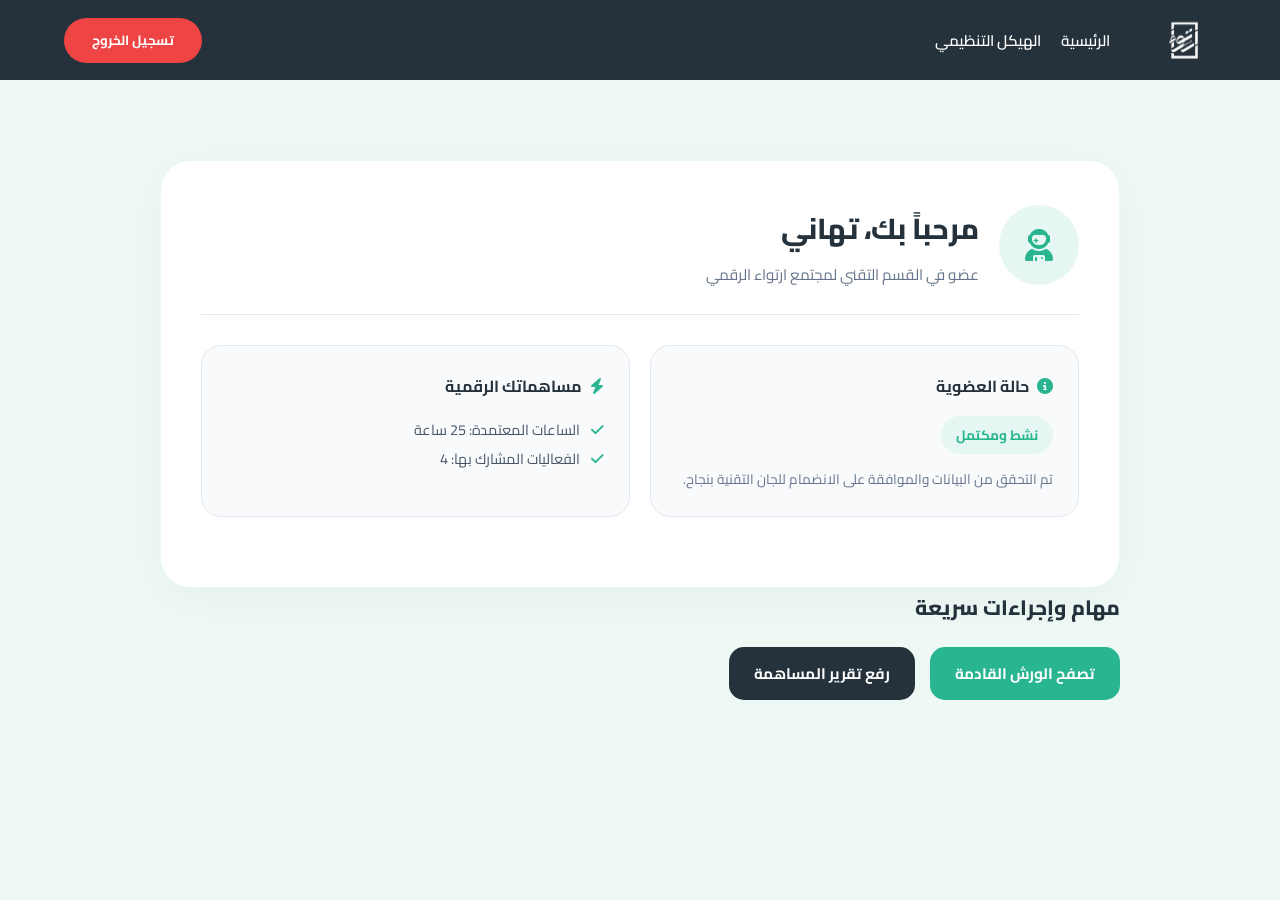
==== dashboard.html @ 968492b4 "Add files via upload" ====
<!DOCTYPE html>
<html lang="ar" dir="rtl">
<head>
    <meta charset="UTF-8">
    <meta name="viewport" content="width=device-width, initial-scale=1.0">
    <title>لوحة التحكم - منصة ارتواء</title>
    <link href="https://fonts.googleapis.com/css2?family=Cairo:wght@400;600;700;800&display=swap" rel="stylesheet">
    <link rel="stylesheet" href="https://cdnjs.cloudflare.com/ajax/libs/font-awesome/6.5.1/css/all.min.css">
    <link rel="stylesheet" href="style.css">
    <link rel="stylesheet" href="register.css">
</head>
<body class="registration-page">

    <header class="main-header" style="background-color: var(--dark-bg);">
        <div class="header-right-section">
            <div class="logo">
                <img src="images/logo.png" alt="لوقو ارتواء">
            </div>
            <nav class="nav-links">
                <a href="index.html">الرئيسية</a>
                <a href="structure.html">الهيكل التنظيمي</a>
            </nav>
        </div>
        <button class="btn-login" onclick="window.location.href='index.html'" style="background-color: #ef4444;">تسجيل الخروج</button>
    </header>

    <div class="container" style="width: 100%; max-width: 1000px; margin-top: 40px; padding: 0 20px;">
        <div class="register-card" style="max-width: 100%; text-align: right; padding: 40px;">
            
            <div style="display: flex; align-items: center; gap: 20px; border-bottom: 1px solid #e2e8f0; padding-bottom: 25px; margin-bottom: 30px; flex-wrap: wrap;">
                <div style="width: 80px; height: 80px; background: #e6f7f3; color: var(--jungle-green); border-radius: 50%; display: flex; align-items: center; justify-content: center; font-size: 2rem;">
                    <i class="fa-solid fa-user-astronaut"></i>
                </div>
                <div>
                    <h2 style="color: var(--dark-bg); font-weight: 800; font-size: 1.8rem; margin-bottom: 5px;">مرحباً بك، تهاني</h2>
                    <p style="color: #64748b; font-size: 0.95rem;">عضو في القسم التقني لمجتمع ارتواء الرقمي</p>
                </div>
            </div>

            <div style="display: grid; grid-template-columns: repeat(auto-fit, minmax(280px, 1fr)); gap: 20px; margin-bottom: 30px;">
            
            <div style="background: #f8fafc; padding: 25px; border-radius: 20px; border: 1px solid #e2e8f0;">
                <h4 style="color: var(--dark-bg); margin-bottom: 15px; font-weight: 700;">
                    <i class="fa-solid fa-circle-info" style="color: var(--jungle-green); margin-left: 8px;"></i>حالة العضوية
                </h4>
                <span style="background: #e6f7f3; color: var(--jungle-green); padding: 6px 15px; border-radius: 50px; font-weight: 700; font-size: 0.85rem; display: inline-block;">نشط ومكتمل</span>
                <p style="color: #64748b; font-size: 0.85rem; margin-top: 15px; line-height: 1.6;">تم التحقق من البيانات والموافقة على الانضمام للجان التقنية بنجاح.</p>
            </div>

            <div style="background: #f8fafc; padding: 25px; border-radius: 20px; border: 1px solid #e2e8f0;">
                <h4 style="color: var(--dark-bg); margin-bottom: 15px; font-weight: 700;">
                    <i class="fa-solid fa-bolt" style="color: var(--jungle-green); margin-left: 8px;"></i>مساهماتك الرقمية
                </h4>
                <ul style="list-style: none; color: #475569; font-size: 0.9rem; line-height: 2; padding: 0; margin: 0;">
                    <li><i class="fa-solid fa-check" style="color: var(--jungle-green); margin-left: 8px;"></i> الساعات المعتمدة: 25 ساعة</li>
                    <li><i class="fa-solid fa-check" style="color: var(--jungle-green); margin-left: 8px;"></i> الفعاليات المشارك بها: 4</li>
                </ul>
            </div>

        </div>

            </div>

            <h3 style="color: var(--dark-bg); font-weight: 800; margin-bottom: 20px; font-size: 1.3rem;">مهام وإجراءات سريعة</h3>
            <div style="display: flex; gap: 15px; flex-wrap: wrap;">
                <button class="btn-submit" style="width: auto; padding: 12px 25px; font-size: 0.95rem; margin: 0;" onclick="window.location.href='index.html#events-section'">تصفح الورش القادمة</button>
                <button class="btn-secondary" style="width: auto; padding: 12px 25px; font-size: 0.95rem; margin: 0;" onclick="alert('سيتم فتح بوابة رفع التقارير قريباً')">رفع تقرير المساهمة</button>
            </div>
        </div>
    </div>

</body>
</html>
---- style.css ----
/* 1. المتغيرات والخطوط المعتمدة [cite: 1, 18] */
:root {
    --jungle-green: #28B58F; 
    --dark-bg: #25323B; 
    --white: #FFFFFF; 
    --font-main: 'Cairo', sans-serif;
}

* {
    margin: 0;
    padding: 0;
    box-sizing: border-box;
}

body {
    font-family: var(--font-main);
    background-color: var(--dark-bg); 
    color: var(--white);
    direction: rtl; /* [cite: 1] */
    overflow-x: hidden;
}

/* 2. الهيدر (Header) [cite: 3, 14] */
.main-header {
    display: flex;
    justify-content: space-between;
    align-items: center;
    padding: 10px 5%;
    height: 80px;
    background-color: rgba(37, 50, 59, 0.95); 
    position: fixed;
    top: 0;
    width: 100%;
    z-index: 1000;
}
html {
    scroll-behavior: smooth;
}
.header-right-section {
    display: flex;
    align-items: center;
    gap: 40px; 
}

.logo img {
    height: 55px; 
    width: auto;
    display: block;
}

.nav-links {
    display: flex;
    gap: 20px;
}

.nav-links a {
    text-decoration: none;
    color: var(--white);
    font-size: 0.95rem;
    font-weight: 600;
    transition: 0.3s;
}

.nav-links a:hover, .nav-links a.active {
    color: var(--jungle-green); 
}

/* تصحيح زر تسجيل الدخول [cite: 80, 82] */
.btn-login {
    background-color: var(--jungle-green); 
    color: white;
    border: none;
    padding: 10px 28px;
    border-radius: 50px; 
    font-family: var(--font-main);
    font-weight: 700;
    cursor: pointer;
    transition: 0.3s;
    white-space: nowrap;
}

.btn-login:hover {
    transform: scale(1.05);
}

/* 3. قسم الـ Hero بتنسيق فيجما [cite: 7, 69] */
.hero {
    position: relative;
    display: flex;
    align-items: center;
    justify-content: space-between;
    min-height: 100vh;
    padding: 120px 8% 180px 8%;
    background-image: url('images/Group 247.png'); 
    background-repeat: no-repeat;
    background-position: left center;
    background-size: 45%; 
    overflow: hidden;
}

.hero-content {
    flex: 1;
    max-width: 550px;
    text-align: right;
    z-index: 2;
}

.hero-content h1 {
    font-size: 3.5rem;
    margin-bottom: 15px;
    font-weight: 800;
}

.highlight {
    color: var(--jungle-green); 
}

.hero-content p {
    font-size: 1.1rem;
    line-height: 1.8;
    margin-bottom: 35px;
    opacity: 0.9;
}

/* 4. أزرار الـ Hero [cite: 18, 19] */
.hero-btns {
    display: flex;
    gap: 15px;
    justify-content: flex-start;
}

.btn-start {
    background-color: var(--jungle-green); 
    color: white;
    border: none;
    padding: 14px 32px; 
    border-radius: 12px; 
    font-weight: 700;
    cursor: pointer;
}

.btn-outline {
    background-color: transparent;
    color: white;
    border: 1px solid var(--white);
    padding: 14px 32px;
    border-radius: 12px; 
    font-weight: 600;
    cursor: pointer;
}

/* 5. الانحناءة (Wave Container) [cite: 75, 76] */
.wave-container {
    position: absolute;
    bottom: -1px;
    left: 0;
    width: 100%;
    line-height: 0;
}

.wave-container svg {
    width: 100%;
    height: auto;
}

/* الأقسام التالية لضمان اندماج الانحناءة البيضاء */
.next-section {
    background-color: #FFFFFF; 
    padding: 0;
}

.full-section-img {
    width: 100%;
    height: auto;
    display: block;
}
/* تنسيق قسم الرؤية والرسالة */
.about-section {
    background-color: var(--white); 
    padding: 100px 5%;
    text-align: center;
}

.dynamic-title {
    font-size: 2.5rem;
    color: var(--dark-bg); 
    margin-bottom: 60px;
    font-weight: 800;
}

.dynamic-title span {
    color: var(--jungle-green); 
}

/* تنسيق البطاقات المشترك [cite: 25, 76] */
.info-card {
    max-width: 1017px; 
    margin: 0 auto 40px;
    padding: 40px;
    border-radius: 24px; 
    box-shadow: 0px 8px 40px rgba(0, 0, 0, 0.08); 
    transition: transform 0.3s ease;
}

.info-card:hover {
    transform: translateY(-5px);
}

.info-card h3 {
    font-size: 1.8rem;
    margin-bottom: 20px;
    color: var(--dark-bg); 
}

.info-card p {
    font-size: 1.1rem;
    line-height: 1.8;
    color: #64748b;
}

/* تمييز خلفية كل بطاقة [cite: 22, 24] */
.message-card {
    background-color: rgba(40, 181, 143, 0.05); 
    border: 1px solid rgba(40, 181, 143, 0.1);
}

.vision-card {
    background-color: #f8fafc;
    border: 1px solid var(--mystic-border); 
}
/* تنسيق قسم الأقسام */
.categories-section {
    background-color: var(--white);
    padding: 80px 5%;
    text-align: center;
}

.section-title {
    font-size: 2.2rem;
    color: var(--dark-bg);
    margin-bottom: 50px;
    font-weight: 800;
}

.categories-grid {
    display: grid;
    grid-template-columns: repeat(auto-fit, minmax(200px, 1fr));
    gap: 30px;
    max-width: 1200px;
    margin: 0 auto;
}

.category-item {
    display: flex;
    flex-direction: column;
    align-items: center;
    gap: 20px;
}

/* تنسيق الدوائر بناءً على ملفك النصي (64x64) */
.icon-circle {
    width: 64px;
    height: 64px;
    border-radius: 32px; 
    display: flex;
    justify-content: center;
    align-items: center;
    transition: transform 0.3s ease, box-shadow 0.3s ease;
    cursor: pointer;
}

.icon-circle img {
    width: 30px;
    height: auto;
}

/* الدائرة الخضراء (Jungle Green) */
.green-circle {
    background: var(--jungle-green);
}

/* الدائرة الداكنة (Dark BG) */
.dark-circle {
    background: var(--dark-bg);
    box-shadow: 0px 4px 4px rgba(0, 0, 0, 0.25);
}

.icon-circle:hover {
    transform: translateY(-10px) scale(1.1);
}

.category-item h3 {
    font-size: 1.2rem;
    color: var(--dark-bg);
    font-weight: 700;
}
.specialized-sections {
    background-color: #f1fbf9; 
    padding: 100px 5%;
    text-align: right;
}

.section-main-title {
    font-size: 2.5rem;
    color: var(--dark-bg);
    margin-bottom: 10px;
    font-weight: 800;
}

.section-main-title span {
    color: var(--jungle-green);
}

.section-subtitle {
    color: #64748b;
    margin-bottom: 60px;
    font-size: 1.1rem;
}

.specialized-grid {
    display: grid;
    grid-template-columns: repeat(3, 1fr); 
    gap: 30px;
    max-width: 1200px;
    margin: 0 auto;
}

.spec-card {
    background: #FFFFFF;
    padding: 45px 30px;
    border-radius: 24px; 
    box-shadow: 0px 4px 20px rgba(0, 0, 0, 0.02); 
    border: 1px solid #F1F5F9;
    display: flex;
    flex-direction: column;
    align-items: flex-start; 
    text-align: right; 
    transition: all 0.3s ease-in-out;
}

.spec-card:hover {
    transform: translateY(-10px);
    box-shadow: 0px 15px 30px rgba(14, 110, 89, 0.386);

}
.spec-card:hover .spec-icon-box {
    background-color: #E6F7F3; 
}
.spec-icon-box {
    width: 64px; 
    height: 64px; 
    background-color: #F8FAFC; 
    border-radius: 16px;
    display: flex;
    justify-content: center;
    align-items: center;
    margin-bottom: 25px;
    transition: background-color 0.3s ease;
}

.spec-icon-box img {
    width: 30px;
    width: 32px;
    height: 32px;
    display: block;
    box-shadow: none !important; 
}


.spec-card h3 {
    font-size: 1.3rem;
    color: var(--dark-bg);
    margin-bottom: 15px;
    font-weight: 700;
}

.spec-card p {
    font-size: 0.95rem;
    color: #439792;
    line-height: 1.6;
    margin-bottom: 25px;
}

.read-more {
    text-decoration: none;
    color: #94a3b8;
    font-size: 0.9rem;
    font-weight: 600;
    transition: color 0.3s;
}

.read-more:hover {
    color: var(--jungle-green);
}
/* قسم الفعاليات القادمة  */
/* تنسيق قسم الفعاليات */
.events-section {
    padding: 100px 8%;
    background-color: #FCFCFC; 
}

.events-header {
    display: flex;
    justify-content: space-between;
    align-items: center;
    margin-bottom: 50px;
}

.btn-all-events {
    background: transparent;
    border: 1px solid var(--jungle-green);
    color: var(--jungle-green);
    padding: 10px 24px;
    border-radius: 12px;
    font-weight: 700;
    cursor: pointer;
    transition: 0.3s ease;
}

.btn-all-events:hover {
    background: var(--jungle-green);
    color: white;
}

/* شبكة البطاقات (Grid) */
.events-section {
    padding: 100px 8%;
    background-color: #f9f9f9;
}

.events-header {
    display: flex;
    justify-content: space-between; 
    align-items: flex-end; /* محاذاة العناصر من الأسفل لتناسب شكل فيجما */
    margin-bottom: 50px;
    direction: rtl; /* التأكد من الاتجاه العربي */
}

.title-wrapper {
    text-align: right;
}

.section-badge {
    background-color: #E6F7F3; 
    color: var(--jungle-green);
    padding: 4px 16px;
    border-radius: 20px;
    font-size: 0.85rem;
    display: inline-block;
    margin-bottom: 10px;
}

.events-title {
    font-size: 2.8rem;
    font-weight: 800;
    color: var(--dark-bg);
}
/* توزيع البطاقات الثلاث */
.events-grid {
    display: grid;
    grid-template-columns: repeat(3, 1fr); /* ثلاث بطاقات متساوية */
    gap: 30px;
}

.event-card {
    background: #fff;
    border-radius: 20px;
    overflow: hidden;
    box-shadow: 0 10px 30px rgba(0,0,0,0.05);
    transition: 0.3s ease;
}

/* تنسيق البطاقة الأساسي */
.event-card {
    background: var(--white);
    border-radius: 24px;
    overflow: hidden;
    box-shadow: 0px 4px 15px rgba(0, 0, 0, 0.05);
    transition: all 0.4s ease; /* تنعيم ظهور الإضاءة */
    border: 1px solid transparent;
}

/* تأثير الإضاءة الخضراء عند التمرير */
.event-card:hover {
    transform: none; /* إلغاء الحركة تماماً */
    border: 1px solid var(--jungle-green); /* ظهور حد أخضر نحيف */
    /* توهج أخضر تحت البطاقة (Glow) */
    box-shadow: 0px 10px 30px rgba(40, 181, 143, 0.3);
}

/* التأكد من ظهور العناوين بوضوح */
.event-content h3 {
    font-size: 1.4rem;
    color: var(--dark-bg); /* اللون الداكن لضمان الوضوح */
    margin-bottom: 15px;
    font-weight: 800;
    display: block; /* لضمان عدم اختفائه */
}

.card-image { position: relative; height: 180px; }
.card-image img { width: 100%; height: 100%; object-fit: cover; }

.category-tag {
    position: absolute; top: 15px; left: 15px;
    background: var(--jungle-green); color: #fff;
    padding: 4px 12px; border-radius: 8px; font-size: 0.8rem;
}
.category-tag.design { background:rgba(22, 182, 139, 0.559); }

.card-content { padding: 25px; }
.card-content h3 { font-size: 1.3rem; margin-bottom: 10px; font-weight: 800; }
.card-content p { font-size: 0.9rem; color: #64748b; margin-bottom: 20px; line-height: 1.6; }

.event-meta {
    display: flex; flex-direction: column; gap: 8px;
    font-size: 0.85rem; color: #94a3b8; margin-bottom: 25px;
}

.card-footer {
    display: flex; justify-content: space-between; align-items: center;
    padding-top: 15px; border-top: 1px solid #f1f5f9;
}

.btn-register {
    background: var(--jungle-green); color: #fff;
    border: none; padding: 8px 20px; border-radius: 10px;
    cursor: pointer; font-weight: 700;
}

.participants { font-size: 0.8rem; color: #cbd5e1; }

.btn-register {
    background: var(--jungle-green);
    color: white;
    border: none;
    padding: 10px 25px;
    border-radius: 10px;
    font-weight: 700;
    cursor: pointer;
}

.attendees-count {
    font-size: 0.85rem;
    color: #94A3B8;
}

.btn-outline-white {
    background: transparent;
    border: 1px solid var(--white);
    color: var(--white);
    padding: 10px 24px;
    border-radius: 12px;
    font-family: var(--font-main);
    cursor: pointer;
}

/* تحسين شكل بطاقات الأقسام باستخدام Overlay.svg  */
.spec-icon-box {
    width: 64px; 
    height: 64px; 
    background-color: var(--white);
    border-radius: 16px;
    display: flex;
    justify-content: center;
    align-items: center;
    box-shadow: 0px 4px 10px rgba(195, 192, 192, 0.455);
}

.spec-icon-box img {
    height: auto;
    box-shadow: 0px 6px 10px rgba(45, 117, 111, 0.418);
}

/* تنسيق الصور العريضة لتملأ الحاوية */
.full-width-img {
    width: 100%;
    height: auto;
    display: block;
    border-radius: 20px; 
}

/* 1. قسم الإحصائيات */
.stats-section {
    background-color: var(--jungle-green); 
    padding: 80px 5%;
    text-align: center;
    color: var(--white); /* */
}

.stats-main-title {
    font-size: 2.8rem;
    font-weight: 800;
    margin-bottom: 10px;
}

.stats-subtitle {
    font-size: 1.1rem;
    opacity: 0.9;
    margin-bottom: 60px;
}

.stats-grid {
    display: grid;
    grid-template-columns: repeat(6, 1fr); 
    gap: 20px;
    max-width: 1300px;
    margin: 0 auto;
}

.stat-card {
    background: rgba(255, 255, 255, 0.1); 
    padding: 30px 15px;
    border-radius: 20px; /* */
    box-shadow: 0px 10px 30px rgba(0, 0, 0, 0.1); /* */
    transition: transform 0.3s ease;
    display: flex;
    flex-direction: column;
    align-items: center;
}

.stat-card:hover {
    transform: translateY(-10px);
    background: rgba(255, 255, 255, 0.2);
}

.stat-icon img {
    width: 40px;
    height: 40px;
    margin-bottom: 20px;
    filter: brightness(0) invert(1); 
}

.stat-number {
    font-size: 2.2rem;
    font-weight: 800;
    margin-bottom: 10px;
}

.stat-label {
    font-size: 1rem;
    font-weight: 700;
    margin-bottom: 5px;
}

.stat-sub {
    font-size: 0.8rem;
    opacity: 0.7;
}
/* تنسيق قسم الخدمات الرقمية الجديد */
.digital-services {
    padding: 100px 5%;
    background-color: var(--dark-bg); 
    text-align: center;
}

.services-header {
    margin-bottom: 60px;
}

.services-main-title {
    font-size: 3rem;
    font-weight: 800;
    color: var(--white);
    margin-top: 15px;
}

.services-subtitle {
    color: #cbd5e1;
    max-width: 600px;
    margin: 20px auto 0;
}

.services-grid {
    display: grid;
    grid-template-columns: repeat(3, 1fr);
    gap: 30px;
    max-width: 1200px;
    margin: 0 auto;
}

.service-card {
    background: rgba(255, 255, 255, 0.03); 
    border: 1px solid rgba(248, 250, 252, 0.1); 
    padding: 50px 30px;
    border-radius: 24px; 
    display: flex;
    flex-direction: column;
    align-items: center;
    transition: all 0.4s ease;
}

/* تمييز البطاقة النشطة (الوسطى) كما في الفيجما */
.active-card, .service-card:hover {
    background: rgba(40, 181, 143, 0.11); 
    border: 1px solid var(--jungle-green); 
    transform: translateY(-10px);
}

.service-icon-box {
    width: 80px;
    height: 80px;
    background: rgba(255, 255, 255, 0.05);
    border-radius: 20px;
    display: flex;
    justify-content: center;
    align-items: center;
    margin-bottom: 30px;
}

.service-card h3 {
    font-size: 1.5rem;
    margin-bottom: 15px;
    color: var(--white);
}

.service-card p {
    font-size: 0.95rem;
    color: #94a3b8;
    margin-bottom: 25px;
}

.service-features {
    list-style: none;
    text-align: right;
    width: 100%;
    margin-bottom: 35px;
    padding-right: 20px;
}

.service-features li {
    position: relative;
    margin-bottom: 10px;
    font-size: 0.9rem;
    color: #cbd5e1;
}

.service-features li::before {
    content: "•";
    color: var(--jungle-green);
    position: absolute;
    right: -20px;
}

.btn-order {
    background: var(--jungle-green); /* [cite: 18] */
    color: white;
    border: none;
    padding: 12px 30px;
    border-radius: 12px; /* [cite: 19] */
    font-weight: 700;
    cursor: pointer;
    width: 100%;
    transition: 0.3s;
}

.btn-order:hover {
    filter: brightness(1.1);
}

/* التنسيق الأساسي للفوتر */
.main-footer {
    background-color: var(--dark-bg); /* */
    padding: 80px 8% 40px;
    color: var(--white);
    direction: rtl;
    border-top: 1px solid rgba(255, 255, 255, 0.08); /* الخط الأبيض العلوي الخفيف */
}

.footer-container {
    display: grid;
    grid-template-columns: 1.5fr 1fr 1fr 1.5fr; 
    gap: 40px;
    align-items: start;
}

.footer-section li {
    margin-bottom: 15px;
    list-style-type: none !important;
}

/* تنسيق الروابط ومنع اللون البنفسجي */
.footer-section a {
    text-decoration: none !important;
    color: #94a3b8 !important;
    transition: 0.3s ease;
    font-size: 0.95rem;
}

.footer-section a:hover {
    color: var(--jungle-green) !important;
}

.footer-section h4 {
    font-size: 1.0rem;
    margin-bottom: 25px;
    font-weight: 700;
}

/* قسم البراند واللوغو */
.brand-info {
    display: flex;
    flex-direction: column;
    align-items: right;
}
/* الحاوية التي ستجعل العناصر بجانب بعضها */
.footer-logo-wrapper {
    display: flex;
    align-items: center; 
    gap: 9px; 
    margin-bottom: 20px; 
}


.footer-logo-large {
    width: 60px; 
    height: auto;
    margin-bottom: 0; 
}

.brand-title {
    font-size: 1.4rem;
    font-weight: 800;
    margin-bottom: 0; 
}
.brand-desc {
    color: #94a3b8;
    line-height: 1.8;
    font-size: 0.9rem;
    max-width: 300px;
}

.social-icons {
    display: flex;
    gap: 15px;
    margin-top: 20px;
}

.social-icons a {
    color: white !important;
    font-size: 1.3rem;
    opacity: 0.7;
}

/* قسم تواصل معنا */

.contact-us ul li {
    display: flex;
    align-items: center;
    gap: 12px; 
    margin-bottom: 15px;
    justify-content: flex-start; 
}
.contact-us span, 
.contact-us a {
    order: 2; 
    color: #cbd5e1;
    text-decoration: none;
}
.footer-icon {
    order: 1; 
    color: var(--jungle-green);
    font-size: 1.1rem;
    width: 25px;
    text-align: center;
}
/* قسم الحقوق السفلي والتوسيط */
.footer-bottom {
    text-align: center;
    margin-top: 50px;
    width: 100%;
}

.footer-line {
    height: 1px;
    background: rgba(255, 255, 255, 0.05); /* الخط الفاصل فوق الحقوق */
    margin-bottom: 30px;
}

.footer-copyright {
    color: #64748B;
    font-size: 0.85rem;
    line-height: 1.8;
}
#otherSpecializationGroup {
    margin-top: 15px;
    animation: fadeIn 0.3s ease-in-out;
}

@keyframes fadeIn {
    from { opacity: 0; transform: translateY(-10px); }
    to { opacity: 1; transform: translateY(0); }
}
/* التوافق مع الشاشات الصغيرة */
@media (max-width: 1024px) {
    .footer-container {
        grid-template-columns: 1fr 1fr;
    }
}

@media (max-width: 600px) {
    .footer-container {
        grid-template-columns: 1fr;
        text-align: center;
    }
    .brand-info, .contact-us ul li {
        align-items: center;
        justify-content: center;
    }
    .social-icons {
        justify-content: center;
    }
}
/* أسطر إضافية لترتيب وعرض الأسئلة بالتصميم الجديد الموحد */
.options-horizontal {
    display: flex;
    gap: 20px;
    flex-wrap: wrap;
    margin-right: 40px; /* لإزاحة الخيارات تحت نص السؤال مباشرة وليس تحت الرقم */
    margin-top: 8px;
}

.option-item {
    display: flex;
    align-items: center;
    gap: 8px;
    cursor: pointer;
    color: #475569;
    font-size: 0.95rem;
    font-weight: 600;
}

.option-item input[type="radio"],
.option-item input[type="checkbox"] {
    accent-color: #28B58F; /* اللون الأخضر المعتمد بالمنصة للمؤشر */
    width: 18px;
    height: 18px;
    cursor: pointer;
}

.question-row .form-group__input,
.question-row .form-group__textarea {
    width: 100%;
    margin-top: 5px;
}
---- register.css ----
/* ======================================================== 
   Register & Join Page Styles (Modular Approach)
   ======================================================== */

/* 1. حاوية الصفحة الرئيسية */
.registration-page {
    background-color: #eef9f6; /* اللون الفاتح المريح للعين في الفيجما */
    min-height: 100vh;
    padding: 120px 20px 80px;
    display: flex;
    flex-direction: column;
    align-items: center;
    font-family: 'Cairo', sans-serif; /* */
}

/* 2. شريط الخطوات (Stepper) */
/* حاوية الشريحة العلوية */
.stepper {
    display: flex;
    justify-content: center;
    align-items: center;
    gap: 15px;
    margin: 40px auto 60px;
    direction: rtl;
}

/* نمط الخطوة الفردية */
.step {
    display: flex;
    align-items: center;
    gap: 10px;
    color: #94A3B8; /* لون رمادي للخطوات غير النشطة */
    font-weight: 600;
}

/* الدائرة الخاصة بالرقم */
.step__number {
    width: 35px;
    height: 35px;
    border-radius: 50%;
    background-color: #E2E8F0;
    display: flex;
    justify-content: center;
    align-items: center;
    font-size: 0.9rem;
    transition: 0.3s;
}

/* الخط الواصل بين الخطوات */
.step__line {
    width: 80px;
    height: 2px;
    background-color: #E2E8F0;
    transition: 0.3s;
}

/* الحالة النشطة (Active) */
.step--active {
    color: #28B58F; /* لون جنجل جرين المعتمد في المنصة */
}

.step--active .step__number {
    background-color: #28B58F;
    color: white;
}

/* الحالة المكتملة (Completed) */
.step--completed {
    color: #28B58F;
}

.step--completed .step__number {
    background-color: #E6F7F3;
    color: #28B58F;
    border: 1px solid #28B58F;
}

/* 3. بطاقة النموذج (Card) */
.register-card {
    background: white;
    padding: 50px 40px;
    border-radius: 30px; 
    box-shadow: 0 10px 50px rgba(0, 0, 0, 0.04);
    width: 100%;
    max-width: 650px;
    text-align: center;
    border: 1px solid rgba(40, 181, 143, 0.1);
}

.register-card__title {
    font-family: 'Cairo', sans-serif;
    font-weight: 800; 
    color: var(--dark-bg);
    font-weight: 800;
}

.register-card__subtitle {
    color: #94a3b8;
    margin-bottom: 40px;
    font-size: 1rem;
}

/* 4. عناصر النموذج */
.form-group {
    text-align: right;
    margin-bottom: 24px;
}

.form-group__label {
    display: block;
    font-weight: 700; 
    color: var(--dark-bg);
    margin-bottom: 8px;
    font-size: 0.95rem;
}

.form-group__input, 
.form-group__select, 
.form-group__textarea {
    width: 100%;
    padding: 15px 20px;
    background-color: #f8fafc; /* خلفية الحقول الهادئة */
    border: 1px solid #e2e8f0;
    border-radius: 14px;
    font-family: var(--font-main);
    color: var(--dark-bg);
    transition: 0.3s;
}

.form-group__input:focus {
    outline: none;
    border-color: var(--jungle-green);
    background-color: white;
    box-shadow: 0 0 0 4px rgba(40, 181, 143, 0.05);
}

/* توزيع الحقول (المدينة والعمر) */
.form-row {
    display: grid;
    grid-template-columns: 1fr 1fr;
    gap: 20px;
}

/* 5. الأزرار */
.btn-submit {
    width: 100%;
    background-color: var(--jungle-green);
    color: white;
    padding: 18px;
    border: none;
    border-radius: 15px;
    font-family: 'Cairo', sans-serif;
    font-weight: 700;
    font-size: 1.1rem;
    cursor: pointer;
    margin-top: 10px;
    transition: 0.3s;
    display: flex;
    justify-content: center;
    align-items: center;
    gap: 10px;
}

.btn-submit:hover {
    filter: brightness(1.05);
    transform: translateY(-2px);
}

.btn-secondary {
    width: 100%;
    background-color: var(--dark-bg);
    color: white;
    padding: 18px;
    border: none;
    border-radius: 15px;
    font-family: 'Cairo', sans-serif;
    font-weight: 700;
    margin-top: 15px;
    cursor: pointer;
    transition: 0.3s;
}

.btn-secondary:hover {
    opacity: 0.9;
}
/* تنسيق شبكة اللجان */
.committees-grid {
    display: grid;
    grid-template-columns: repeat(3, 1fr);
    gap: 25px;
    padding: 20px;
}

/* تنسيق البطاقة الفردية */
.committee-card {
    background: #FFFFFF;
    border: 1px solid #F1F5F9;
    border-radius: 20px;
    padding: 35px 25px;
    text-align: center;
    transition: all 0.3s ease;
    cursor: pointer;
}

.committee-card:hover, .committee-card.selected {
    border-color: #28B58F;
    box-shadow: 0px 10px 25px rgba(40, 181, 143, 0.1);
}

/* صندوق الأيقونة */
.committee-card__icon {
    width: 70px;
    height: 70px;
    background: #F0FAF8; /* لون فاتح جداً خلف الأيقونة */
    border-radius: 18px;
    display: flex;
    justify-content: center;
    align-items: center;
    margin: 0 auto 20px;
}

.committee-card__icon img {
    width: 35px;
    height: 35px;
}

.committee-card__name {
    color: #25323B;
    font-size: 1.3rem;
    font-weight: 800;
    margin-bottom: 12px;
}

.committee-card__desc {
    color: #64748B;
    font-size: 0.95rem;
    line-height: 1.6;
    margin-bottom: 25px;
}

/* زر اختيار اللجنة */
.btn-select-committee {
    background: transparent;
    border: 1px solid #E2E8F0;
    color: #28B58F;
    padding: 8px 20px;
    border-radius: 10px;
    font-weight: 700;
    cursor: pointer;
    transition: 0.3s;
}

.committee-card.selected .btn-select-committee {
    background: #28B58F;
    color: white;
    border-color: #28B58F;
}

/* رابط العودة */
.back-link {
    display: inline-flex;
    align-items: center;
    gap: 8px;
    direction: rtl;
    color: #94A3B8;
    transition: 0.3s;
}

.back-link {
    display: inline-flex;
    align-items: center;
    gap: 8px;
    direction: rtl;
    color: #94A3B8;
    text-decoration: none; /* هذا السطر يزيل الخط تماماً */
    font-size: 0.9rem;
    transition: 0.3s;
    cursor: pointer;
}

.back-link:hover {
    color: #28B58F;
    text-decoration: none; 
    transform: translateX(5px);
}
.register-card {
        padding: 30px 20px;
    }
    
    .step__label {
        display: none; /* إخفاء النص في الجوال والاكتفاء بالأرقام */
    }

/* تأثير ظهور هادئ للحقل المخفي */
#otherSpecializationGroup {
    animation: fadeIn 0.4s ease;
}
/* حاوية الأسئلة */
.questions-card {
    background: white;
    padding: 40px;
    border-radius: 24px;
    box-shadow: 0 10px 40px rgba(0, 0, 0, 0.05);
}

.question-row {
    margin-bottom: 30px;
    text-align: right;
}

.q-header {
    display: flex;
    align-items: center;
    gap: 15px;
    margin-bottom: 15px;
}

.q-num {
    width: 32px;
    height: 32px;
    background: #28B58F;
    color: white;
    border-radius: 50%;
    display: flex;
    align-items: center;
    justify-content: center;
    font-size: 14px;
    font-weight: 800;
}

.q-text {
    font-weight: 700;
    font-size: 1.1rem;
    color: #25323B;
}

/* تنسيق الخيارات (Radio Buttons) */
.options-grid {
    display: grid;
    grid-template-columns: repeat(auto-fit, minmax(150px, 1fr));
    gap: 15px;
    margin-right: 47px;
}

.option-item {
    display: flex;
    align-items: center;
    gap: 10px;
    cursor: pointer;
    color: #475569;
}

.option-item input[type="radio"] {
    accent-color: #28B58F;
    width: 18px;
    height: 18px;
}

/* الحقول النصية */
.input-field-q {
    width: calc(100% - 47px);
    margin-right: 47px;
    background: #F8FAFC;
    border: 1px solid #E2E8F0;
    border-radius: 12px;
    padding: 12px 20px;
    font-family: 'Cairo';
    outline: none;
    transition: 0.3s;
}

.input-field-q:focus {
    border-color: #28B58F;
    box-shadow: 0 0 0 3px rgba(40, 181, 143, 0.1);
}

.btn-group {
    display: flex;
    flex-direction: column;
    gap: 15px;
    align-items: center;
    margin-top: 40px;
}

.btn-home {
    background: #25323B;
    color: white;
    border: none;
    padding: 12px 30px;
    border-radius: 12px;
    font-weight: 600;
    cursor: pointer;
    width: 100%;
    max-width: 300px;
}
@keyframes fadeIn {
    from { opacity: 0; transform: translateY(-10px); }
    to { opacity: 1; transform: translateY(0); }
}


/* استجابة الشاشات الصغيرة */
@media (max-width: 992px) {
    .committees-grid {
        grid-template-columns: repeat(2, 1fr);
    }
}

@media (max-width: 600px) {
    .committees-grid {
        grid-template-columns: 1fr;
    }
}
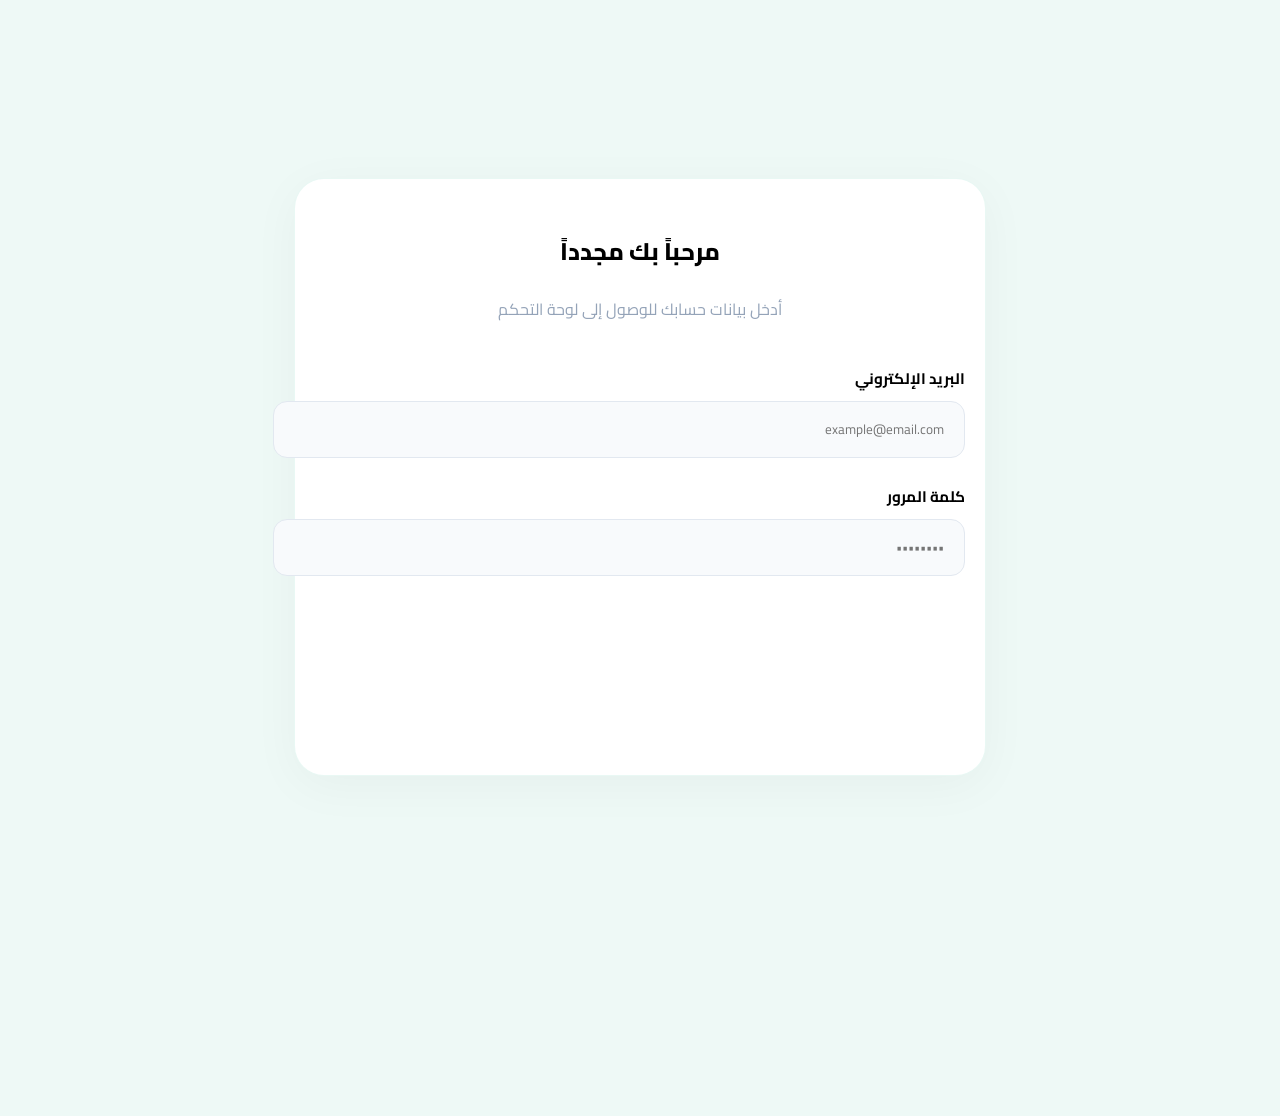
==== commit 71bf2bdf: "Add files via upload" ====
--- a/dashboard.html
+++ b/dashboard.html
@@ -32,42 +32,55 @@
                     <i class="fa-solid fa-user-astronaut"></i>
                 </div>
                 <div>
-                    <h2 style="color: var(--dark-bg); font-weight: 800; font-size: 1.8rem; margin-bottom: 5px;">مرحباً بك، تهاني</h2>
-                    <p style="color: #64748b; font-size: 0.95rem;">عضو في القسم التقني لمجتمع ارتواء الرقمي</p>
+                    <h2 id="welcome-username" style="color: var(--dark-bg); font-weight: 800; font-size: 1.8rem; margin-bottom: 5px;">مرحباً بك، تهاني</h2>
+                    <p id="user-role-title" style="color: #64748b; font-size: 0.95rem;">عضو في المجتمع الرقمي لمنصة ارتواء</p>
                 </div>
             </div>
 
             <div style="display: grid; grid-template-columns: repeat(auto-fit, minmax(280px, 1fr)); gap: 20px; margin-bottom: 30px;">
             
-            <div style="background: #f8fafc; padding: 25px; border-radius: 20px; border: 1px solid #e2e8f0;">
-                <h4 style="color: var(--dark-bg); margin-bottom: 15px; font-weight: 700;">
-                    <i class="fa-solid fa-circle-info" style="color: var(--jungle-green); margin-left: 8px;"></i>حالة العضوية
-                </h4>
-                <span style="background: #e6f7f3; color: var(--jungle-green); padding: 6px 15px; border-radius: 50px; font-weight: 700; font-size: 0.85rem; display: inline-block;">نشط ومكتمل</span>
-                <p style="color: #64748b; font-size: 0.85rem; margin-top: 15px; line-height: 1.6;">تم التحقق من البيانات والموافقة على الانضمام للجان التقنية بنجاح.</p>
-            </div>
+                <div id="member-card-section" style="background: #f8fafc; padding: 25px; border-radius: 20px; border: 1px solid #e2e8f0;">
+                    <h4 style="color: var(--dark-bg); margin-bottom: 15px; font-weight: 700;">
+                        <i class="fa-solid fa-circle-info" style="color: var(--jungle-green); margin-left: 8px;"></i>حالة العضوية
+                    </h4>
+                    <span style="background: #e6f7f3; color: var(--jungle-green); padding: 6px 15px; border-radius: 50px; font-weight: 700; font-size: 0.85rem; display: inline-block;">نشط ومكتمل</span>
+                    <p style="color: #64748b; font-size: 0.85rem; margin-top: 15px; line-height: 1.6;">تم التحقق من البيانات والموافقة على الانضمام للجان التقنية بنجاح.</p>
+                </div>
 
-            <div style="background: #f8fafc; padding: 25px; border-radius: 20px; border: 1px solid #e2e8f0;">
-                <h4 style="color: var(--dark-bg); margin-bottom: 15px; font-weight: 700;">
-                    <i class="fa-solid fa-bolt" style="color: var(--jungle-green); margin-left: 8px;"></i>مساهماتك الرقمية
-                </h4>
-                <ul style="list-style: none; color: #475569; font-size: 0.9rem; line-height: 2; padding: 0; margin: 0;">
-                    <li><i class="fa-solid fa-check" style="color: var(--jungle-green); margin-left: 8px;"></i> الساعات المعتمدة: 25 ساعة</li>
-                    <li><i class="fa-solid fa-check" style="color: var(--jungle-green); margin-left: 8px;"></i> الفعاليات المشارك بها: 4</li>
-                </ul>
-            </div>
+                <div id="admin-shortcut-section" style="display: none; background: #f8fafc; padding: 25px; border-radius: 20px; border: 2px dashed var(--jungle-green);">
+                    <h4 style="color: var(--dark-bg); margin-bottom: 15px; font-weight: 700;">
+                        <i class="fa-solid fa-user-gear" style="color: var(--jungle-green); margin-left: 8px;"></i>إدارة المنصة (Admin)
+                    </h4>
+                    <p style="color: #475569; font-size: 0.9rem; line-height: 1.6; margin-bottom: 15px;">لديك الآن صلاحيات كاملة لإضافة الفعاليات وتحديث هيكل اللجان.</p>
+                    <button class="btn-submit" style="font-size: 0.85rem; padding: 8px 15px;" onclick="window.location.href='structure.html'">تحديث قادة اللجان الحية ←</button>
+                </div>
 
-        </div>
+                <div id="my-courses-section" style="background: #f8fafc; padding: 25px; border-radius: 20px; border: 1px solid #e2e8f0;">
+                    <h4 style="color: var(--dark-bg); margin-bottom: 15px; font-weight: 700;">
+                        <i class="fa-solid fa-bolt" style="color: var(--jungle-green); margin-left: 8px;"></i>فعالياتك المسجلة
+                    </h4>
+                    <ul id="courses-list" style="list-style: none; color: #475569; font-size: 0.9rem; line-height: 2; padding: 0; margin: 0;">
+                        <li><i class="fa-solid fa-check" style="color: var(--jungle-green); margin-left: 8px;"></i> الساعات التدريبية المعتمدة: 25 ساعة</li>
+                    </ul>
+                </div>
 
-            </div>
+                <div id="my-requests-section" style="background: #f8fafc; padding: 25px; border-radius: 20px; border: 1px solid #e2e8f0;">
+                    <h4 style="color: var(--dark-bg); margin-bottom: 15px; font-weight: 700;">
+                        <i class="fa-solid fa-handshake" style="color: var(--jungle-green); margin-left: 8px;"></i>طلبات الخدمات الرقمية
+                    </h4>
+                    <div id="requests-list" style="color: #64748b; font-size: 0.85rem; line-height: 1.6;">جاري مراجعة المشاريع المقدمة مع رؤساء اللجان...</div>
+                </div>
 
             <h3 style="color: var(--dark-bg); font-weight: 800; margin-bottom: 20px; font-size: 1.3rem;">مهام وإجراءات سريعة</h3>
-            <div style="display: flex; gap: 15px; flex-wrap: wrap;">
-                <button class="btn-submit" style="width: auto; padding: 12px 25px; font-size: 0.95rem; margin: 0;" onclick="window.location.href='index.html#events-section'">تصفح الورش القادمة</button>
-                <button class="btn-secondary" style="width: auto; padding: 12px 25px; font-size: 0.95rem; margin: 0;" onclick="alert('سيتم فتح بوابة رفع التقارير قريباً')">رفع تقرير المساهمة</button>
-            </div>
+    <div style="display: flex; gap: 15px; flex-wrap: wrap;">
+    <button class="btn-submit" style="width: auto; padding: 12px 25px; font-size: 0.95rem; margin: 0;" onclick="window.location.href='index.html#events-section'">تصفح الورش القادمة</button>
+    
+    <button class="btn-submit" id="admin-add-event-btn" style="width: auto; padding: 12px 25px; font-size: 0.95rem; margin: 0; background-color: #1e293b;" onclick="window.location.href='events.html'">إدارة وتحديث الفعاليات الحية</button>
+        </div>
         </div>
     </div>
 
+<script src="api.js"></script>
+<script src="main.js"></script>
 </body>
 </html>
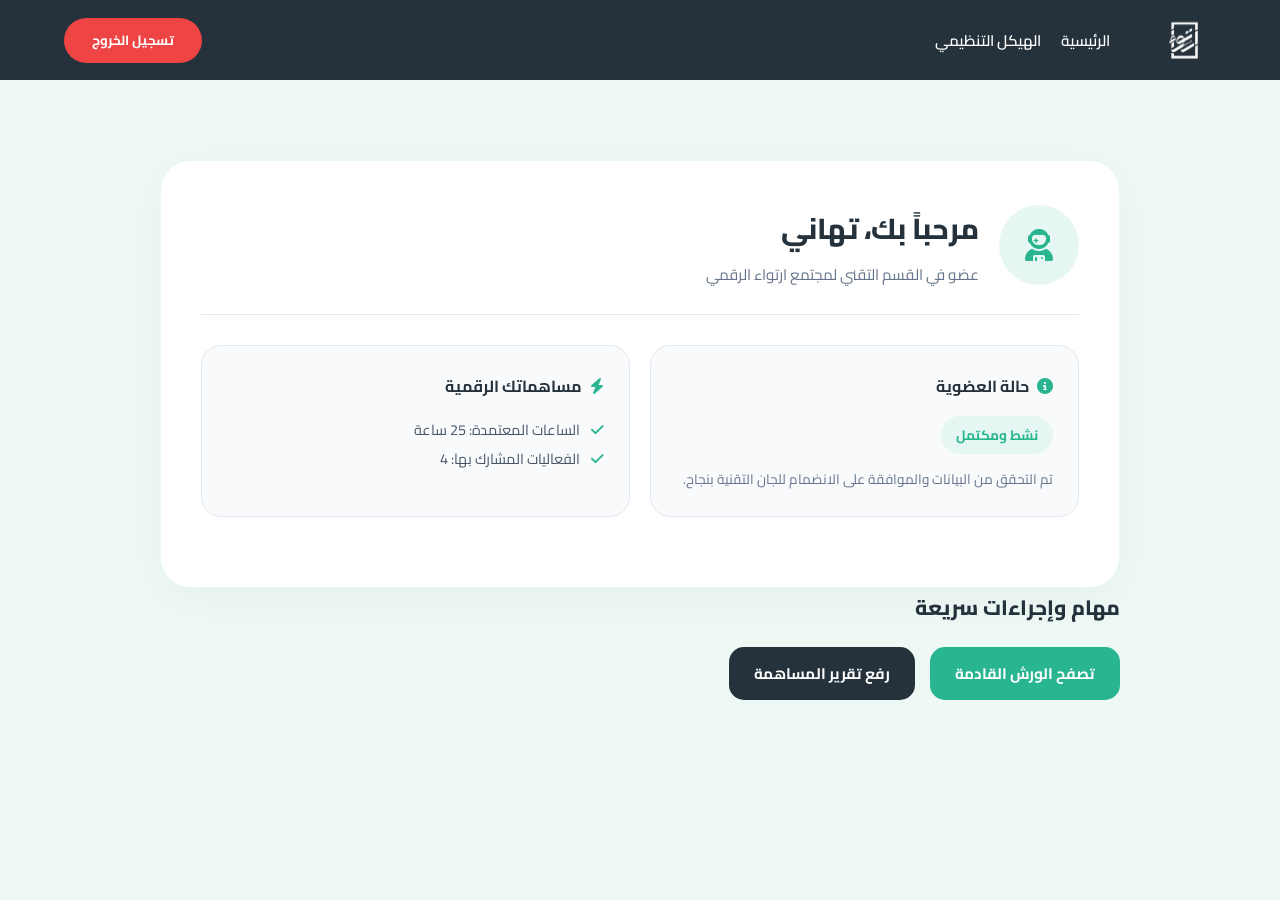
==== commit a3330ffb: "Update dashboard.html" ====
--- a/dashboard.html
+++ b/dashboard.html
@@ -32,55 +32,42 @@
                     <i class="fa-solid fa-user-astronaut"></i>
                 </div>
                 <div>
-                    <h2 id="welcome-username" style="color: var(--dark-bg); font-weight: 800; font-size: 1.8rem; margin-bottom: 5px;">مرحباً بك، تهاني</h2>
-                    <p id="user-role-title" style="color: #64748b; font-size: 0.95rem;">عضو في المجتمع الرقمي لمنصة ارتواء</p>
+                    <h2 style="color: var(--dark-bg); font-weight: 800; font-size: 1.8rem; margin-bottom: 5px;">مرحباً بك، تهاني</h2>
+                    <p style="color: #64748b; font-size: 0.95rem;">عضو في القسم التقني لمجتمع ارتواء الرقمي</p>
                 </div>
             </div>
 
             <div style="display: grid; grid-template-columns: repeat(auto-fit, minmax(280px, 1fr)); gap: 20px; margin-bottom: 30px;">
             
-                <div id="member-card-section" style="background: #f8fafc; padding: 25px; border-radius: 20px; border: 1px solid #e2e8f0;">
-                    <h4 style="color: var(--dark-bg); margin-bottom: 15px; font-weight: 700;">
-                        <i class="fa-solid fa-circle-info" style="color: var(--jungle-green); margin-left: 8px;"></i>حالة العضوية
-                    </h4>
-                    <span style="background: #e6f7f3; color: var(--jungle-green); padding: 6px 15px; border-radius: 50px; font-weight: 700; font-size: 0.85rem; display: inline-block;">نشط ومكتمل</span>
-                    <p style="color: #64748b; font-size: 0.85rem; margin-top: 15px; line-height: 1.6;">تم التحقق من البيانات والموافقة على الانضمام للجان التقنية بنجاح.</p>
-                </div>
+            <div style="background: #f8fafc; padding: 25px; border-radius: 20px; border: 1px solid #e2e8f0;">
+                <h4 style="color: var(--dark-bg); margin-bottom: 15px; font-weight: 700;">
+                    <i class="fa-solid fa-circle-info" style="color: var(--jungle-green); margin-left: 8px;"></i>حالة العضوية
+                </h4>
+                <span style="background: #e6f7f3; color: var(--jungle-green); padding: 6px 15px; border-radius: 50px; font-weight: 700; font-size: 0.85rem; display: inline-block;">نشط ومكتمل</span>
+                <p style="color: #64748b; font-size: 0.85rem; margin-top: 15px; line-height: 1.6;">تم التحقق من البيانات والموافقة على الانضمام للجان التقنية بنجاح.</p>
+            </div>
 
-                <div id="admin-shortcut-section" style="display: none; background: #f8fafc; padding: 25px; border-radius: 20px; border: 2px dashed var(--jungle-green);">
-                    <h4 style="color: var(--dark-bg); margin-bottom: 15px; font-weight: 700;">
-                        <i class="fa-solid fa-user-gear" style="color: var(--jungle-green); margin-left: 8px;"></i>إدارة المنصة (Admin)
-                    </h4>
-                    <p style="color: #475569; font-size: 0.9rem; line-height: 1.6; margin-bottom: 15px;">لديك الآن صلاحيات كاملة لإضافة الفعاليات وتحديث هيكل اللجان.</p>
-                    <button class="btn-submit" style="font-size: 0.85rem; padding: 8px 15px;" onclick="window.location.href='structure.html'">تحديث قادة اللجان الحية ←</button>
-                </div>
+            <div style="background: #f8fafc; padding: 25px; border-radius: 20px; border: 1px solid #e2e8f0;">
+                <h4 style="color: var(--dark-bg); margin-bottom: 15px; font-weight: 700;">
+                    <i class="fa-solid fa-bolt" style="color: var(--jungle-green); margin-left: 8px;"></i>مساهماتك الرقمية
+                </h4>
+                <ul style="list-style: none; color: #475569; font-size: 0.9rem; line-height: 2; padding: 0; margin: 0;">
+                    <li><i class="fa-solid fa-check" style="color: var(--jungle-green); margin-left: 8px;"></i> الساعات المعتمدة: 25 ساعة</li>
+                    <li><i class="fa-solid fa-check" style="color: var(--jungle-green); margin-left: 8px;"></i> الفعاليات المشارك بها: 4</li>
+                </ul>
+            </div>
 
-                <div id="my-courses-section" style="background: #f8fafc; padding: 25px; border-radius: 20px; border: 1px solid #e2e8f0;">
-                    <h4 style="color: var(--dark-bg); margin-bottom: 15px; font-weight: 700;">
-                        <i class="fa-solid fa-bolt" style="color: var(--jungle-green); margin-left: 8px;"></i>فعالياتك المسجلة
-                    </h4>
-                    <ul id="courses-list" style="list-style: none; color: #475569; font-size: 0.9rem; line-height: 2; padding: 0; margin: 0;">
-                        <li><i class="fa-solid fa-check" style="color: var(--jungle-green); margin-left: 8px;"></i> الساعات التدريبية المعتمدة: 25 ساعة</li>
-                    </ul>
-                </div>
+        </div>
 
-                <div id="my-requests-section" style="background: #f8fafc; padding: 25px; border-radius: 20px; border: 1px solid #e2e8f0;">
-                    <h4 style="color: var(--dark-bg); margin-bottom: 15px; font-weight: 700;">
-                        <i class="fa-solid fa-handshake" style="color: var(--jungle-green); margin-left: 8px;"></i>طلبات الخدمات الرقمية
-                    </h4>
-                    <div id="requests-list" style="color: #64748b; font-size: 0.85rem; line-height: 1.6;">جاري مراجعة المشاريع المقدمة مع رؤساء اللجان...</div>
-                </div>
+            </div>
 
             <h3 style="color: var(--dark-bg); font-weight: 800; margin-bottom: 20px; font-size: 1.3rem;">مهام وإجراءات سريعة</h3>
-    <div style="display: flex; gap: 15px; flex-wrap: wrap;">
-    <button class="btn-submit" style="width: auto; padding: 12px 25px; font-size: 0.95rem; margin: 0;" onclick="window.location.href='index.html#events-section'">تصفح الورش القادمة</button>
-    
-    <button class="btn-submit" id="admin-add-event-btn" style="width: auto; padding: 12px 25px; font-size: 0.95rem; margin: 0; background-color: #1e293b;" onclick="window.location.href='events.html'">إدارة وتحديث الفعاليات الحية</button>
-        </div>
+            <div style="display: flex; gap: 15px; flex-wrap: wrap;">
+                <button class="btn-submit" style="width: auto; padding: 12px 25px; font-size: 0.95rem; margin: 0;" onclick="window.location.href='index.html#events-section'">تصفح الورش القادمة</button>
+                <button class="btn-secondary" style="width: auto; padding: 12px 25px; font-size: 0.95rem; margin: 0;" onclick="alert('سيتم فتح بوابة رفع التقارير قريباً')">رفع تقرير المساهمة</button>
+            </div>
         </div>
     </div>
 
-<script src="api.js"></script>
-<script src="main.js"></script>
 </body>
-</html>+</html>
--- a/style.css
+++ b/style.css
@@ -0,0 +1,1146 @@
+/* 1. المتغيرات والخطوط المعتمدة [cite: 1, 18] */
+:root {
+    --jungle-green: #28B58F; 
+    --dark-bg: #25323B; 
+    --white: #FFFFFF; 
+    --font-main: 'Cairo', sans-serif;
+}
+
+* {
+    margin: 0;
+    padding: 0;
+    box-sizing: border-box;
+}
+
+body {
+    font-family: var(--font-main);
+    background-color: var(--dark-bg); 
+    color: var(--white);
+    direction: rtl; /* [cite: 1] */
+    overflow-x: hidden;
+}
+
+/* 2. الهيدر (Header) [cite: 3, 14] */
+.main-header {
+    display: flex;
+    justify-content: space-between;
+    align-items: center;
+    padding: 10px 5%;
+    height: 80px;
+    background-color: rgba(37, 50, 59, 0.95); 
+    position: fixed;
+    top: 0;
+    width: 100%;
+    z-index: 1000;
+}
+html {
+    scroll-behavior: smooth;
+}
+.header-right-section {
+    display: flex;
+    align-items: center;
+    gap: 40px; 
+}
+
+.logo img {
+    height: 55px; 
+    width: auto;
+    display: block;
+}
+
+.nav-links {
+    display: flex;
+    gap: 20px;
+}
+
+.nav-links a {
+    text-decoration: none;
+    color: var(--white);
+    font-size: 0.95rem;
+    font-weight: 600;
+    transition: 0.3s;
+}
+
+.nav-links a:hover, .nav-links a.active {
+    color: var(--jungle-green); 
+}
+
+/* تصحيح زر تسجيل الدخول [cite: 80, 82] */
+.btn-login {
+    background-color: var(--jungle-green); 
+    color: white;
+    border: none;
+    padding: 10px 28px;
+    border-radius: 50px; 
+    font-family: var(--font-main);
+    font-weight: 700;
+    cursor: pointer;
+    transition: 0.3s;
+    white-space: nowrap;
+}
+
+.btn-login:hover {
+    transform: scale(1.05);
+}
+
+/* 3. قسم الـ Hero بتنسيق فيجما [cite: 7, 69] */
+.hero {
+    position: relative;
+    display: flex;
+    align-items: center;
+    justify-content: space-between;
+    min-height: 100vh;
+    padding: 120px 8% 180px 8%;
+    background-image: url('images/Group 247.png'); 
+    background-repeat: no-repeat;
+    background-position: left center;
+    background-size: 45%; 
+    overflow: hidden;
+}
+
+.hero-content {
+    flex: 1;
+    max-width: 550px;
+    text-align: right;
+    z-index: 2;
+}
+
+.hero-content h1 {
+    font-size: 3.5rem;
+    margin-bottom: 15px;
+    font-weight: 800;
+}
+
+.highlight {
+    color: var(--jungle-green); 
+}
+
+.hero-content p {
+    font-size: 1.1rem;
+    line-height: 1.8;
+    margin-bottom: 35px;
+    opacity: 0.9;
+}
+
+/* 4. أزرار الـ Hero [cite: 18, 19] */
+.hero-btns {
+    display: flex;
+    gap: 15px;
+    justify-content: flex-start;
+}
+
+.btn-start {
+    background-color: var(--jungle-green); 
+    color: white;
+    border: none;
+    padding: 14px 32px; 
+    border-radius: 12px; 
+    font-weight: 700;
+    cursor: pointer;
+}
+
+.btn-outline {
+    background-color: transparent;
+    color: white;
+    border: 1px solid var(--white);
+    padding: 14px 32px;
+    border-radius: 12px; 
+    font-weight: 600;
+    cursor: pointer;
+}
+
+/* 5. الانحناءة (Wave Container) [cite: 75, 76] */
+.wave-container {
+    position: absolute;
+    bottom: -1px;
+    left: 0;
+    width: 100%;
+    line-height: 0;
+}
+
+.wave-container svg {
+    width: 100%;
+    height: auto;
+}
+
+/* الأقسام التالية لضمان اندماج الانحناءة البيضاء */
+.next-section {
+    background-color: #FFFFFF; 
+    padding: 0;
+}
+
+.full-section-img {
+    width: 100%;
+    height: auto;
+    display: block;
+}
+/* تنسيق قسم الرؤية والرسالة */
+.about-section {
+    background-color: var(--white); 
+    padding: 100px 5%;
+    text-align: center;
+}
+
+.dynamic-title {
+    font-size: 2.5rem;
+    color: var(--dark-bg); 
+    margin-bottom: 60px;
+    font-weight: 800;
+}
+
+.dynamic-title span {
+    color: var(--jungle-green); 
+}
+
+/* تنسيق البطاقات المشترك [cite: 25, 76] */
+.info-card {
+    max-width: 1017px; 
+    margin: 0 auto 40px;
+    padding: 40px;
+    border-radius: 24px; 
+    box-shadow: 0px 8px 40px rgba(0, 0, 0, 0.08); 
+    transition: transform 0.3s ease;
+}
+
+.info-card:hover {
+    transform: translateY(-5px);
+}
+
+.info-card h3 {
+    font-size: 1.8rem;
+    margin-bottom: 20px;
+    color: var(--dark-bg); 
+}
+
+.info-card p {
+    font-size: 1.1rem;
+    line-height: 1.8;
+    color: #64748b;
+}
+
+/* تمييز خلفية كل بطاقة [cite: 22, 24] */
+.message-card {
+    background-color: rgba(40, 181, 143, 0.05); 
+    border: 1px solid rgba(40, 181, 143, 0.1);
+}
+
+.vision-card {
+    background-color: #f8fafc;
+    border: 1px solid var(--mystic-border); 
+}
+/* تنسيق قسم الأقسام */
+.categories-section {
+    background-color: var(--white);
+    padding: 80px 5%;
+    text-align: center;
+}
+
+.section-title {
+    font-size: 2.2rem;
+    color: var(--dark-bg);
+    margin-bottom: 50px;
+    font-weight: 800;
+}
+
+.categories-grid {
+    display: grid;
+    grid-template-columns: repeat(auto-fit, minmax(200px, 1fr));
+    gap: 30px;
+    max-width: 1200px;
+    margin: 0 auto;
+}
+
+.category-item {
+    display: flex;
+    flex-direction: column;
+    align-items: center;
+    gap: 20px;
+}
+
+/* تنسيق الدوائر بناءً على ملفك النصي (64x64) */
+.icon-circle {
+    width: 64px;
+    height: 64px;
+    border-radius: 32px; 
+    display: flex;
+    justify-content: center;
+    align-items: center;
+    transition: transform 0.3s ease, box-shadow 0.3s ease;
+    cursor: pointer;
+}
+
+.icon-circle img {
+    width: 30px;
+    height: auto;
+}
+
+/* الدائرة الخضراء (Jungle Green) */
+.green-circle {
+    background: var(--jungle-green);
+}
+
+/* الدائرة الداكنة (Dark BG) */
+.dark-circle {
+    background: var(--dark-bg);
+    box-shadow: 0px 4px 4px rgba(0, 0, 0, 0.25);
+}
+
+.icon-circle:hover {
+    transform: translateY(-10px) scale(1.1);
+}
+
+.category-item h3 {
+    font-size: 1.2rem;
+    color: var(--dark-bg);
+    font-weight: 700;
+}
+.specialized-sections {
+    background-color: #f1fbf9; 
+    padding: 100px 5%;
+    text-align: right;
+}
+
+.section-main-title {
+    font-size: 2.5rem;
+    color: var(--dark-bg);
+    margin-bottom: 10px;
+    font-weight: 800;
+}
+
+.section-main-title span {
+    color: var(--jungle-green);
+}
+
+.section-subtitle {
+    color: #64748b;
+    margin-bottom: 60px;
+    font-size: 1.1rem;
+}
+
+.specialized-grid {
+    display: grid;
+    grid-template-columns: repeat(3, 1fr); 
+    gap: 30px;
+    max-width: 1200px;
+    margin: 0 auto;
+}
+
+.spec-card {
+    background: #FFFFFF;
+    padding: 45px 30px;
+    border-radius: 24px; 
+    box-shadow: 0px 4px 20px rgba(0, 0, 0, 0.02); 
+    border: 1px solid #F1F5F9;
+    display: flex;
+    flex-direction: column;
+    align-items: flex-start; 
+    text-align: right; 
+    transition: all 0.3s ease-in-out;
+}
+
+.spec-card:hover {
+    transform: translateY(-10px);
+    box-shadow: 0px 15px 30px rgba(14, 110, 89, 0.386);
+
+}
+.spec-card:hover .spec-icon-box {
+    background-color: #E6F7F3; 
+}
+.spec-icon-box {
+    width: 64px; 
+    height: 64px; 
+    background-color: #F8FAFC; 
+    border-radius: 16px;
+    display: flex;
+    justify-content: center;
+    align-items: center;
+    margin-bottom: 25px;
+    transition: background-color 0.3s ease;
+}
+
+.spec-icon-box img {
+    width: 30px;
+    width: 32px;
+    height: 32px;
+    display: block;
+    box-shadow: none !important; 
+}
+
+
+.spec-card h3 {
+    font-size: 1.3rem;
+    color: var(--dark-bg);
+    margin-bottom: 15px;
+    font-weight: 700;
+}
+
+.spec-card p {
+    font-size: 0.95rem;
+    color: #439792;
+    line-height: 1.6;
+    margin-bottom: 25px;
+}
+
+.read-more {
+    text-decoration: none;
+    color: #94a3b8;
+    font-size: 0.9rem;
+    font-weight: 600;
+    transition: color 0.3s;
+}
+
+.read-more:hover {
+    color: var(--jungle-green);
+}
+/* استجابة الشاشات الصغيرة */
+@media (max-width: 992px) {
+    .specialized-grid { grid-template-columns: repeat(2, 1fr); }
+}
+@media (max-width: 600px) {
+    .specialized-grid { grid-template-columns: 1fr; }
+}
+/* قسم الفعاليات القادمة  */
+/* تنسيق قسم الفعاليات */
+.events-section {
+    padding: 100px 8%;
+    background-color: #FCFCFC; 
+}
+
+.events-header {
+    display: flex;
+    justify-content: space-between;
+    align-items: center;
+    margin-bottom: 50px;
+}
+
+.btn-all-events {
+    background: transparent;
+    border: 1px solid var(--jungle-green);
+    color: var(--jungle-green);
+    padding: 10px 24px;
+    border-radius: 12px;
+    font-weight: 700;
+    cursor: pointer;
+    transition: 0.3s ease;
+}
+
+.btn-all-events:hover {
+    background: var(--jungle-green);
+    color: white;
+}
+
+/* شبكة البطاقات (Grid) */
+.events-section {
+    padding: 100px 8%;
+    background-color: #f9f9f9;
+}
+
+.events-header {
+    display: flex;
+    justify-content: space-between; 
+    align-items: flex-end; /* محاذاة العناصر من الأسفل لتناسب شكل فيجما */
+    margin-bottom: 50px;
+    direction: rtl; /* التأكد من الاتجاه العربي */
+}
+
+.title-wrapper {
+    text-align: right;
+}
+
+.section-badge {
+    background-color: #E6F7F3; 
+    color: var(--jungle-green);
+    padding: 4px 16px;
+    border-radius: 20px;
+    font-size: 0.85rem;
+    display: inline-block;
+    margin-bottom: 10px;
+}
+
+.events-title {
+    font-size: 2.8rem;
+    font-weight: 800;
+    color: var(--dark-bg);
+}
+/* توزيع البطاقات الثلاث */
+.events-grid {
+    display: grid;
+    grid-template-columns: repeat(3, 1fr); /* ثلاث بطاقات متساوية */
+    gap: 30px;
+}
+
+.event-card {
+    background: #fff;
+    border-radius: 20px;
+    overflow: hidden;
+    box-shadow: 0 10px 30px rgba(0,0,0,0.05);
+    transition: 0.3s ease;
+}
+
+/* تنسيق البطاقة الأساسي */
+.event-card {
+    background: var(--white);
+    border-radius: 24px;
+    overflow: hidden;
+    box-shadow: 0px 4px 15px rgba(0, 0, 0, 0.05);
+    transition: all 0.4s ease; /* تنعيم ظهور الإضاءة */
+    border: 1px solid transparent;
+}
+
+/* تأثير الإضاءة الخضراء عند التمرير */
+.event-card:hover {
+    transform: none; /* إلغاء الحركة تماماً */
+    border: 1px solid var(--jungle-green); /* ظهور حد أخضر نحيف */
+    /* توهج أخضر تحت البطاقة (Glow) */
+    box-shadow: 0px 10px 30px rgba(40, 181, 143, 0.3);
+}
+
+/* التأكد من ظهور العناوين بوضوح */
+.event-content h3 {
+    font-size: 1.4rem;
+    color: var(--dark-bg); /* اللون الداكن لضمان الوضوح */
+    margin-bottom: 15px;
+    font-weight: 800;
+    display: block; /* لضمان عدم اختفائه */
+}
+
+.card-image { position: relative; height: 180px; }
+.card-image img { width: 100%; height: 100%; object-fit: cover; }
+
+.category-tag {
+    position: absolute; top: 15px; left: 15px;
+    background: var(--jungle-green); color: #fff;
+    padding: 4px 12px; border-radius: 8px; font-size: 0.8rem;
+}
+.category-tag.design { background:rgba(22, 182, 139, 0.559); }
+
+.card-content { padding: 25px; }
+.card-content h3 { font-size: 1.3rem; margin-bottom: 10px; font-weight: 800; }
+.card-content p { font-size: 0.9rem; color: #64748b; margin-bottom: 20px; line-height: 1.6; }
+
+.event-meta {
+    display: flex; flex-direction: column; gap: 8px;
+    font-size: 0.85rem; color: #94a3b8; margin-bottom: 25px;
+}
+
+.card-footer {
+    display: flex; justify-content: space-between; align-items: center;
+    padding-top: 15px; border-top: 1px solid #f1f5f9;
+}
+
+.btn-register {
+    background: var(--jungle-green); color: #fff;
+    border: none; padding: 8px 20px; border-radius: 10px;
+    cursor: pointer; font-weight: 700;
+}
+
+.participants { font-size: 0.8rem; color: #cbd5e1; }
+
+.btn-register {
+    background: var(--jungle-green);
+    color: white;
+    border: none;
+    padding: 10px 25px;
+    border-radius: 10px;
+    font-weight: 700;
+    cursor: pointer;
+}
+
+.attendees-count {
+    font-size: 0.85rem;
+    color: #94A3B8;
+}
+
+.btn-outline-white {
+    background: transparent;
+    border: 1px solid var(--white);
+    color: var(--white);
+    padding: 10px 24px;
+    border-radius: 12px;
+    font-family: var(--font-main);
+    cursor: pointer;
+}
+
+/* تحسين شكل بطاقات الأقسام باستخدام Overlay.svg  */
+.spec-icon-box {
+    width: 64px; 
+    height: 64px; 
+    background-color: var(--white);
+    border-radius: 16px;
+    display: flex;
+    justify-content: center;
+    align-items: center;
+    box-shadow: 0px 4px 10px rgba(195, 192, 192, 0.455);
+}
+
+.spec-icon-box img {
+    height: auto;
+    box-shadow: 0px 6px 10px rgba(45, 117, 111, 0.418);
+}
+
+/* تنسيق الصور العريضة لتملأ الحاوية */
+.full-width-img {
+    width: 100%;
+    height: auto;
+    display: block;
+    border-radius: 20px; 
+}
+
+/* 1. قسم الإحصائيات */
+.stats-section {
+    background-color: var(--jungle-green); 
+    padding: 80px 5%;
+    text-align: center;
+    color: var(--white); /* */
+}
+
+.stats-main-title {
+    font-size: 2.8rem;
+    font-weight: 800;
+    margin-bottom: 10px;
+}
+
+.stats-subtitle {
+    font-size: 1.1rem;
+    opacity: 0.9;
+    margin-bottom: 60px;
+}
+
+.stats-grid {
+    display: grid;
+    grid-template-columns: repeat(6, 1fr); 
+    gap: 20px;
+    max-width: 1300px;
+    margin: 0 auto;
+}
+
+.stat-card {
+    background: rgba(255, 255, 255, 0.1); 
+    padding: 30px 15px;
+    border-radius: 20px; /* */
+    box-shadow: 0px 10px 30px rgba(0, 0, 0, 0.1); /* */
+    transition: transform 0.3s ease;
+    display: flex;
+    flex-direction: column;
+    align-items: center;
+}
+
+.stat-card:hover {
+    transform: translateY(-10px);
+    background: rgba(255, 255, 255, 0.2);
+}
+
+.stat-icon img {
+    width: 40px;
+    height: 40px;
+    margin-bottom: 20px;
+    filter: brightness(0) invert(1); 
+}
+
+.stat-number {
+    font-size: 2.2rem;
+    font-weight: 800;
+    margin-bottom: 10px;
+}
+
+.stat-label {
+    font-size: 1rem;
+    font-weight: 700;
+    margin-bottom: 5px;
+}
+
+.stat-sub {
+    font-size: 0.8rem;
+    opacity: 0.7;
+}
+
+/* تنسيق قسم الخدمات الرقمية الجديد */
+.digital-services {
+    padding: 100px 5%;
+    background-color: var(--dark-bg); 
+    text-align: center;
+}
+
+.services-header {
+    margin-bottom: 60px;
+}
+
+.services-main-title {
+    font-size: 3rem;
+    font-weight: 800;
+    color: var(--white);
+    margin-top: 15px;
+}
+
+.services-subtitle {
+    color: #cbd5e1;
+    max-width: 600px;
+    margin: 20px auto 0;
+}
+
+.services-grid {
+    display: grid;
+    grid-template-columns: repeat(3, 1fr);
+    gap: 30px;
+    max-width: 1200px;
+    margin: 0 auto;
+}
+
+.service-card {
+    background: rgba(255, 255, 255, 0.03); 
+    border: 1px solid rgba(248, 250, 252, 0.1); 
+    padding: 50px 30px;
+    border-radius: 24px; 
+    display: flex;
+    flex-direction: column;
+    align-items: center;
+    transition: all 0.4s ease;
+}
+
+/* تمييز البطاقة النشطة (الوسطى) كما في الفيجما */
+.active-card, .service-card:hover {
+    background: rgba(40, 181, 143, 0.11); 
+    border: 1px solid var(--jungle-green); 
+    transform: translateY(-10px);
+}
+
+.service-icon-box {
+    width: 80px;
+    height: 80px;
+    background: rgba(255, 255, 255, 0.05);
+    border-radius: 20px;
+    display: flex;
+    justify-content: center;
+    align-items: center;
+    margin-bottom: 30px;
+}
+
+.service-card h3 {
+    font-size: 1.5rem;
+    margin-bottom: 15px;
+    color: var(--white);
+}
+
+.service-card p {
+    font-size: 0.95rem;
+    color: #94a3b8;
+    margin-bottom: 25px;
+}
+
+.service-features {
+    list-style: none;
+    text-align: right;
+    width: 100%;
+    margin-bottom: 35px;
+    padding-right: 20px;
+}
+
+.service-features li {
+    position: relative;
+    margin-bottom: 10px;
+    font-size: 0.9rem;
+    color: #cbd5e1;
+}
+
+.service-features li::before {
+    content: "•";
+    color: var(--jungle-green);
+    position: absolute;
+    right: -20px;
+}
+
+.btn-order {
+    background: var(--jungle-green); /* [cite: 18] */
+    color: white;
+    border: none;
+    padding: 12px 30px;
+    border-radius: 12px; /* [cite: 19] */
+    font-weight: 700;
+    cursor: pointer;
+    width: 100%;
+    transition: 0.3s;
+}
+
+.btn-order:hover {
+    filter: brightness(1.1);
+}
+
+/* التنسيق الأساسي للفوتر */
+.main-footer {
+    background-color: var(--dark-bg); /* */
+    padding: 80px 8% 40px;
+    color: var(--white);
+    direction: rtl;
+    border-top: 1px solid rgba(255, 255, 255, 0.08); /* الخط الأبيض العلوي الخفيف */
+}
+
+.footer-container {
+    display: grid;
+    grid-template-columns: 1.5fr 1fr 1fr 1.5fr; 
+    gap: 40px;
+    align-items: start;
+}
+
+.footer-section li {
+    margin-bottom: 15px;
+    list-style-type: none !important;
+}
+
+/* تنسيق الروابط ومنع اللون البنفسجي */
+.footer-section a {
+    text-decoration: none !important;
+    color: #94a3b8 !important;
+    transition: 0.3s ease;
+    font-size: 0.95rem;
+}
+
+.footer-section a:hover {
+    color: var(--jungle-green) !important;
+}
+
+.footer-section h4 {
+    font-size: 1.0rem;
+    margin-bottom: 25px;
+    font-weight: 700;
+}
+
+/* قسم البراند واللوغو */
+.brand-info {
+    display: flex;
+    flex-direction: column;
+    align-items: right;
+}
+/* الحاوية التي ستجعل العناصر بجانب بعضها */
+.footer-logo-wrapper {
+    display: flex;
+    align-items: center; 
+    gap: 9px; 
+    margin-bottom: 20px; 
+}
+
+
+.footer-logo-large {
+    width: 60px; 
+    height: auto;
+    margin-bottom: 0; 
+}
+
+.brand-title {
+    font-size: 1.4rem;
+    font-weight: 800;
+    margin-bottom: 0; 
+}
+.brand-desc {
+    color: #94a3b8;
+    line-height: 1.8;
+    font-size: 0.9rem;
+    max-width: 300px;
+}
+
+.social-icons {
+    display: flex;
+    gap: 15px;
+    margin-top: 20px;
+}
+
+.social-icons a {
+    color: white !important;
+    font-size: 1.3rem;
+    opacity: 0.7;
+}
+
+/* قسم تواصل معنا */
+
+.contact-us ul li {
+    display: flex;
+    align-items: center;
+    gap: 12px; 
+    margin-bottom: 15px;
+    justify-content: flex-start; 
+}
+.contact-us span, 
+.contact-us a {
+    order: 2; 
+    color: #cbd5e1;
+    text-decoration: none;
+}
+.footer-icon {
+    order: 1; 
+    color: var(--jungle-green);
+    font-size: 1.1rem;
+    width: 25px;
+    text-align: center;
+}
+/* قسم الحقوق السفلي والتوسيط */
+.footer-bottom {
+    text-align: center;
+    margin-top: 50px;
+    width: 100%;
+}
+
+.footer-line {
+    height: 1px;
+    background: rgba(255, 255, 255, 0.05); /* الخط الفاصل فوق الحقوق */
+    margin-bottom: 30px;
+}
+
+.footer-copyright {
+    color: #64748B;
+    font-size: 0.85rem;
+    line-height: 1.8;
+}
+#otherSpecializationGroup {
+    margin-top: 15px;
+    animation: fadeIn 0.3s ease-in-out;
+}
+
+@keyframes fadeIn {
+    from { opacity: 0; transform: translateY(-10px); }
+    to { opacity: 1; transform: translateY(0); }
+}
+/* التوافق مع الشاشات الصغيرة */
+@media (max-width: 1024px) {
+    .footer-container {
+        grid-template-columns: 1fr 1fr;
+    }
+}
+
+@media (max-width: 600px) {
+    .footer-container {
+        grid-template-columns: 1fr;
+        text-align: center;
+    }
+    .brand-info, .contact-us ul li {
+        align-items: center;
+        justify-content: center;
+    }
+    .social-icons {
+        justify-content: center;
+    }
+}
+/* أسطر إضافية لترتيب وعرض الأسئلة بالتصميم الجديد الموحد */
+.options-horizontal {
+    display: flex;
+    gap: 20px;
+    flex-wrap: wrap;
+    margin-right: 40px; /* لإزاحة الخيارات تحت نص السؤال مباشرة وليس تحت الرقم */
+    margin-top: 8px;
+}
+
+.option-item {
+    display: flex;
+    align-items: center;
+    gap: 8px;
+    cursor: pointer;
+    color: #475569;
+    font-size: 0.95rem;
+    font-weight: 600;
+}
+
+.option-item input[type="radio"],
+.option-item input[type="checkbox"] {
+    accent-color: #28B58F; /* اللون الأخضر المعتمد بالمنصة للمؤشر */
+    width: 18px;
+    height: 18px;
+    cursor: pointer;
+}
+
+.question-row .form-group__input,
+.question-row .form-group__textarea {
+    width: 100%;
+    margin-top: 5px;
+}
+/* ======================================================== 
+   التجاوب الكامل مع الشاشات المتنقلة والتابلت (Mobile Responsiveness)
+   ======================================================== */
+
+/* 1. الشاشات المتوسطة وأجهزة التابلت (مثل الآيباد) */
+@media (max-width: 1024px) {
+    .main-header {
+        padding: 10px 4%;
+    }
+    .header-right-section {
+        gap: 20px;
+    }
+    
+    /* إعادة توزيع الهيرو بصرياً */
+    .hero {
+        flex-direction: column;
+        text-align: center;
+        padding: 140px 5% 100px;
+        background-position: bottom center;
+        background-size: 55%;
+    }
+    .hero-content {
+        text-align: center;
+        max-width: 100%;
+        margin-bottom: 40px;
+    }
+    .hero-btns {
+        justify-content: center;
+    }
+
+    /* تحويل الفعاليات إلى بطاقتين في السطر بدلاً من 3 */
+    .events-grid {
+        grid-template-columns: repeat(2, 1fr);
+        gap: 20px;
+    }
+
+    /* تحويل الإحصائيات إلى 3 أعمدة بدلاً من 6 */
+    .stats-grid {
+        grid-template-columns: repeat(3, 1fr);
+        gap: 15px;
+    }
+
+    /* تحويل الخدمات الرقمية إلى بطاقتين */
+    .services-grid {
+        grid-template-columns: repeat(2, 1fr);
+        gap: 20px;
+    }
+}
+
+/* 2. شاشات الجوال والهواتف الذكية الصغيرة */
+@media (max-width: 768px) {
+    /* ضبط حجم نصوص العنوان الرئيسي لـ Hero ليتناسب مع أبعاد الشاشة */
+    .hero-content h1 {
+        font-size: 2.2rem;
+    }
+    .hero-content p {
+        font-size: 1rem;
+    }
+    .hero {
+        background-size: 75%;
+        padding-bottom: 220px;
+    }
+
+    /* تصغير العناوين الرئيسية لكافة الأقسام لتريح العين */
+    .dynamic-title, .section-title, .section-main-title, .services-main-title, .stats-main-title, .events-title {
+        font-size: 1.8rem !important;
+        margin-bottom: 30px;
+    }
+
+    /* تنظيم الهيدر والقائمة المنسدلة على الجوال */
+    .main-header {
+        height: auto;
+        padding: 15px 4%;
+        flex-direction: column;
+        gap: 15px;
+        position: relative;
+    }
+    .header-right-section {
+        flex-direction: column;
+        gap: 10px;
+    }
+    .nav-links {
+        gap: 12px;
+        flex-wrap: wrap;
+        justify-content: center;
+    }
+    .nav-links a {
+        font-size: 0.85rem;
+    }
+    .btn-login {
+        padding: 8px 20px;
+        font-size: 0.85rem;
+    }
+
+    /* ======================================================== 
+   المصلح الشامل لتجاوب الجوال والهيدر ومنع انقسام الشاشة
+   ======================================================== */
+@media (max-width: 768px) {
+    
+    /* 1. إلغاء التمدد الأفقي ومنع تسريب الخلفية الداكنة */
+    .stats-grid {
+        grid-template-columns: repeat(2, 1fr) !important; /* تقسيم الإحصائيات الستة إلى صفوف متوازية من بطاقتين فقط */
+        gap: 15px !important;
+        width: 100% !important;
+    }
+
+    .specialized-grid, 
+    .events-grid, 
+    .services-grid {
+        grid-template-columns: 1fr !important; /* تحويل باقي البطاقات إلى عمود واحد منسدل لأسفل */
+        gap: 20px !important;
+    }
+
+    /* 2. إعادة هيكلة وتوسيط الهيدر بالكامل لمنع التداخل البصري */
+    .main-header {
+        position: relative !important; /* تحويله لـ relative لمنعه من تغطية محتوى الهيرو في الجوال */
+        height: auto !important;
+        padding: 20px 5% !important;
+        flex-direction: column !important;
+        gap: 15px !important;
+        background-color: var(--dark-bg) !important;
+        width: 100% !important;
+    }
+
+    .header-right-section {
+        flex-direction: column !important;
+        gap: 12px !important;
+        width: 100% !important;
+        align-items: center !important;
+    }
+
+    .nav-links {
+        display: flex !important;
+        flex-wrap: wrap !important;
+        justify-content: center !important;
+        gap: 15px !important;
+        width: 100% !important;
+    }
+
+    .nav-links a {
+        font-size: 0.9rem !important;
+    }
+
+    .btn-login {
+        width: 100% !important;
+        text-align: center !important;
+        padding: 12px 0 !important;
+    }
+
+    /* 3. تكييف أبعاد الشاشة والنصوص الكبيرة */
+    .hero {
+        flex-direction: column !important;
+        text-align: center !important;
+        padding: 60px 5% 120px !important;
+        min-height: auto !important;
+    }
+    .hero-content {
+        text-align: center !important;
+        margin-bottom: 30px !important;
+    }
+    .hero-content h1 {
+        font-size: 2.2rem !important;
+    }
+    .hero-btns {
+        flex-direction: column !important;
+        width: 100% !important;
+        gap: 10px !important;
+    }
+    .btn-start, .btn-outline {
+        width: 100% !important;
+        text-align: center !important;
+    }
+
+    /* ضبط العناوين الرئيسية للأقسام */
+    .dynamic-title, .section-title, .section-main-title, .services-main-title, .stats-main-title, .events-title {
+        font-size: 1.7rem !important;
+        line-height: 1.4 !important;
+        margin-bottom: 35px !important;
+    }
+    
+    .events-header {
+        flex-direction: column !important;
+        align-items: center !important;
+        gap: 15px !important;
+    }
+}
+    /* الكود في نهاية ملفك بعد حذف القوس الزائد ليصبح هكذا تماماً */
+.question-row .form-group__input,
+.question-row .form-group__textarea {
+    width: 100%;
+    margin-top: 5px;
+}
+
+}
